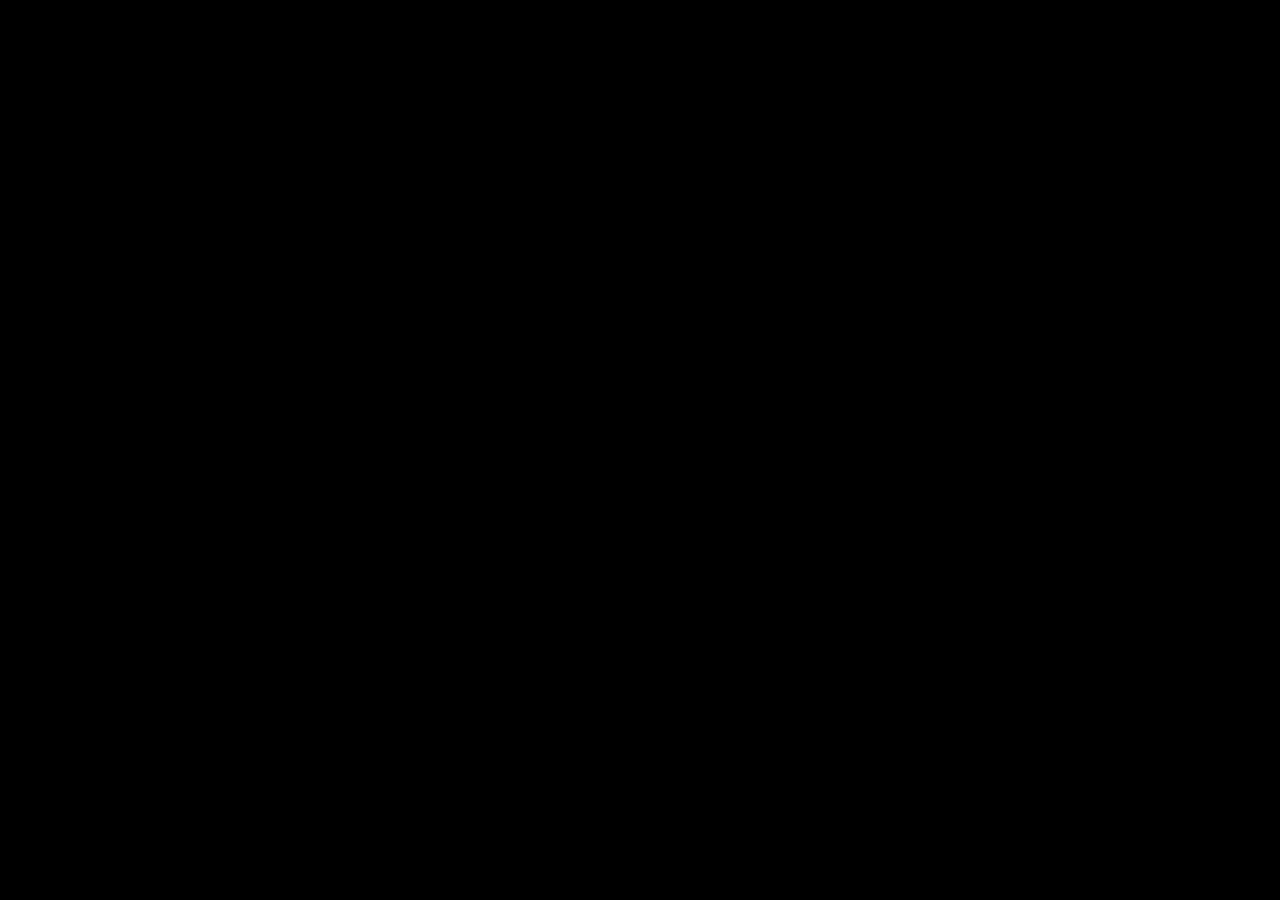
==== index.html @ 85b0193c "project setup" ====
<!DOCTYPE html>
<html lang="en">
<head>
    <meta charset="UTF-8">
    <meta name="viewport" content="width=device-width, initial-scale=1.0">
    <title>Next.js by Vercel - The React Framework</title>
    <link rel="stylesheet" href="style.css">
</head>
<body>
  
    <script src="script.js"></script>
</body>
</html>
---- style.css ----
:root {
    --bg-color: #000000;
    --text-color: #ffffff;
    --text-secondary: #888888;
    --border-color: #333333;
    --card-bg: #0a0a0a;
    --primary-btn: #ffffff;
    --primary-btn-text: #000000;
    --font-stack: -apple-system, BlinkMacSystemFont, "Segoe UI", Roboto, Oxygen, Ubuntu, Cantarell, "Fira Sans", "Droid Sans", "Helvetica Neue", sans-serif;
}

body {
    background-color: var(--bg-color);
    color: var(--text-color);
    font-family: var(--font-stack);
    margin: 0;
    padding: 0;
    overflow-x: hidden;
}

.navbar {
    display: flex;
    justify-content: space-between;
    align-items: center;
    padding: 0 24px;
    height: 64px;
    border-bottom: 1px solid var(--border-color);
    position: sticky;
    top: 0;
    background: rgba(0, 0, 0, 0.8);
    backdrop-filter: blur(10px);
    z-index: 100;
}

.nav-left {
    display: flex;
    align-items: center;
    gap: 20px;
}

.logo {
    width: 26px;
    height: 26px;
}

.logo-text {
    font-weight: 700;
    font-size: 20px;
    letter-spacing: -0.5px;
}

.nav-links {
    display: flex;
    list-style: none;
    gap: 20px;
    font-size: 14px;
    color: var(--text-secondary);
}

.nav-links li:hover {
    color: var(--text-color);
    cursor: pointer;
}

.nav-right {
    display: flex;
    align-items: center;
    gap: 12px;
}

.search-bar {
    background: #111;
    border: 1px solid var(--border-color);
    padding: 6px 12px;
    border-radius: 6px;
    font-size: 14px;
    color: var(--text-secondary);
    width: 240px;
    display: flex;
    justify-content: space-between;
}

.kbd {
    background: #222;
    padding: 2px 6px;
    border-radius: 4px;
    font-size: 12px;
}

.btn-deploy, .btn-learn {
    padding: 8px 16px;
    border-radius: 6px;
    font-size: 14px;
    font-weight: 500;
    cursor: pointer;
    border: 1px solid var(--border-color);
}

.btn-deploy {
    background: #000;
    color: #fff;
}

.btn-learn {
    background: #fff;
    color: #000;
    border: none;
}

.hero {
    text-align: center;
    padding: 120px 20px;
    position: relative;
    overflow: hidden;
}

.hero h1 {
    font-size: 5rem;
    line-height: 1.1;
    font-weight: 800;
    margin-bottom: 24px;
    background: linear-gradient(to bottom right, #fff 30%, #666);
    -webkit-background-clip: text;
    -webkit-text-fill-color: transparent;
    letter-spacing: -0.04em;
}

.subtitle {
    font-size: 1.25rem;
    color: var(--text-secondary);
    max-width: 600px;
    margin: 0 auto 40px;
    line-height: 1.6;
}

.hero-buttons {
    display: flex;
    justify-content: center;
    gap: 16px;
    margin-bottom: 40px;
}

.btn-primary {
    background: #fff;
    color: #000;
    padding: 12px 32px;
    border-radius: 6px;
    border: none;
    font-weight: 600;
    font-size: 16px;
    cursor: pointer;
}

.btn-secondary {
    background: #000;
    color: #fff;
    padding: 12px 32px;
    border-radius: 6px;
    border: 1px solid var(--border-color);
    font-weight: 600;
    font-size: 16px;
    cursor: pointer;
}

.code-snippet {
    font-family: monospace;
    color: var(--text-secondary);
    font-size: 14px;
}

.section-title {
    text-align: center;
    margin-bottom: 60px;
    font-size: 2rem;
}

.features-section, .powered-by, .showcase, .testimonials {
    max-width: 1200px;
    margin: 0 auto;
    padding: 80px 24px;
}

.grid-container {
    display: grid;
    grid-template-columns: repeat(3, 1fr);
    gap: 24px;
}

.card {
    background: var(--card-bg);
    border: 1px solid var(--border-color);
    border-radius: 12px;
    padding: 24px;
    transition: border-color 0.2s;
}

.card:hover {
    border-color: #fff;
}

.card h3 {
    margin-top: 0;
    font-size: 18px;
}

.card p {
    color: var(--text-secondary);
    font-size: 14px;
    line-height: 1.6;
}

.powered-by h2, .showcase h2 {
    text-align: center;
    font-size: 2.5rem;
    margin-bottom: 40px;
}

.chip-container {
    display: flex;
    justify-content: center;
    margin-bottom: 40px;
}

.tech-grid {
    display: grid;
    grid-template-columns: repeat(3, 1fr);
    gap: 24px;
}

.tech-card {
    background: #111;
    border: 1px solid var(--border-color);
    border-radius: 12px;
    padding: 24px;
    text-align: center;
}

.tech-icon {
    font-size: 40px;
    margin-bottom: 16px;
}

.showcase-grid {
    display: grid;
    grid-template-columns: repeat(3, 1fr);
    grid-auto-rows: 200px;
    gap: 24px;
    margin-bottom: 40px;
}

.showcase-item {
    border-radius: 12px;
    display: flex;
    align-items: center;
    justify-content: center;
    font-weight: 800;
    font-size: 24px;
    letter-spacing: -1px;
}

.btn-showcase {
    display: block;
    margin: 0 auto;
    background: #000;
    color: #fff;
    border: 1px solid var(--border-color);
    padding: 12px 24px;
    border-radius: 6px;
    cursor: pointer;
}

.testimonials {
    display: grid;
    grid-template-columns: repeat(3, 1fr);
    gap: 24px;
}

.testimonial-card {
    background: #000;
    border: 1px solid var(--border-color);
    padding: 32px;
    border-radius: 8px;
}

.testimonial-card p {
    font-size: 18px;
    line-height: 1.6;
    margin-bottom: 24px;
}

footer {
    border-top: 1px solid var(--border-color);
    padding: 60px 24px;
    margin-top: 80px;
    display: flex;
    flex-direction: column;
    align-items: center;
}

.footer-logo {
    font-weight: 800;
    font-size: 24px;
    margin-bottom: 40px;
}

.footer-links {
    display: flex;
    gap: 80px;
    margin-bottom: 60px;
}

.col {
    display: flex;
    flex-direction: column;
    gap: 12px;
}

.col h4 {
    margin: 0 0 8px 0;
    font-size: 14px;
}

.col a {
    color: var(--text-secondary);
    text-decoration: none;
    font-size: 14px;
}

.col a:hover {
    text-decoration: underline;
}

.copyright {
    color: var(--text-secondary);
    font-size: 14px;
}

@media (max-width: 768px) {
    .nav-links, .nav-right, .code-snippet {
        display: none;
    }
    .hero h1 {
        font-size: 3rem;
    }
    .grid-container, .tech-grid, .showcase-grid, .testimonials {
        grid-template-columns: 1fr;
    }
    .footer-links {
        flex-direction: column;
        gap: 40px;
        text-align: center;
    }
}
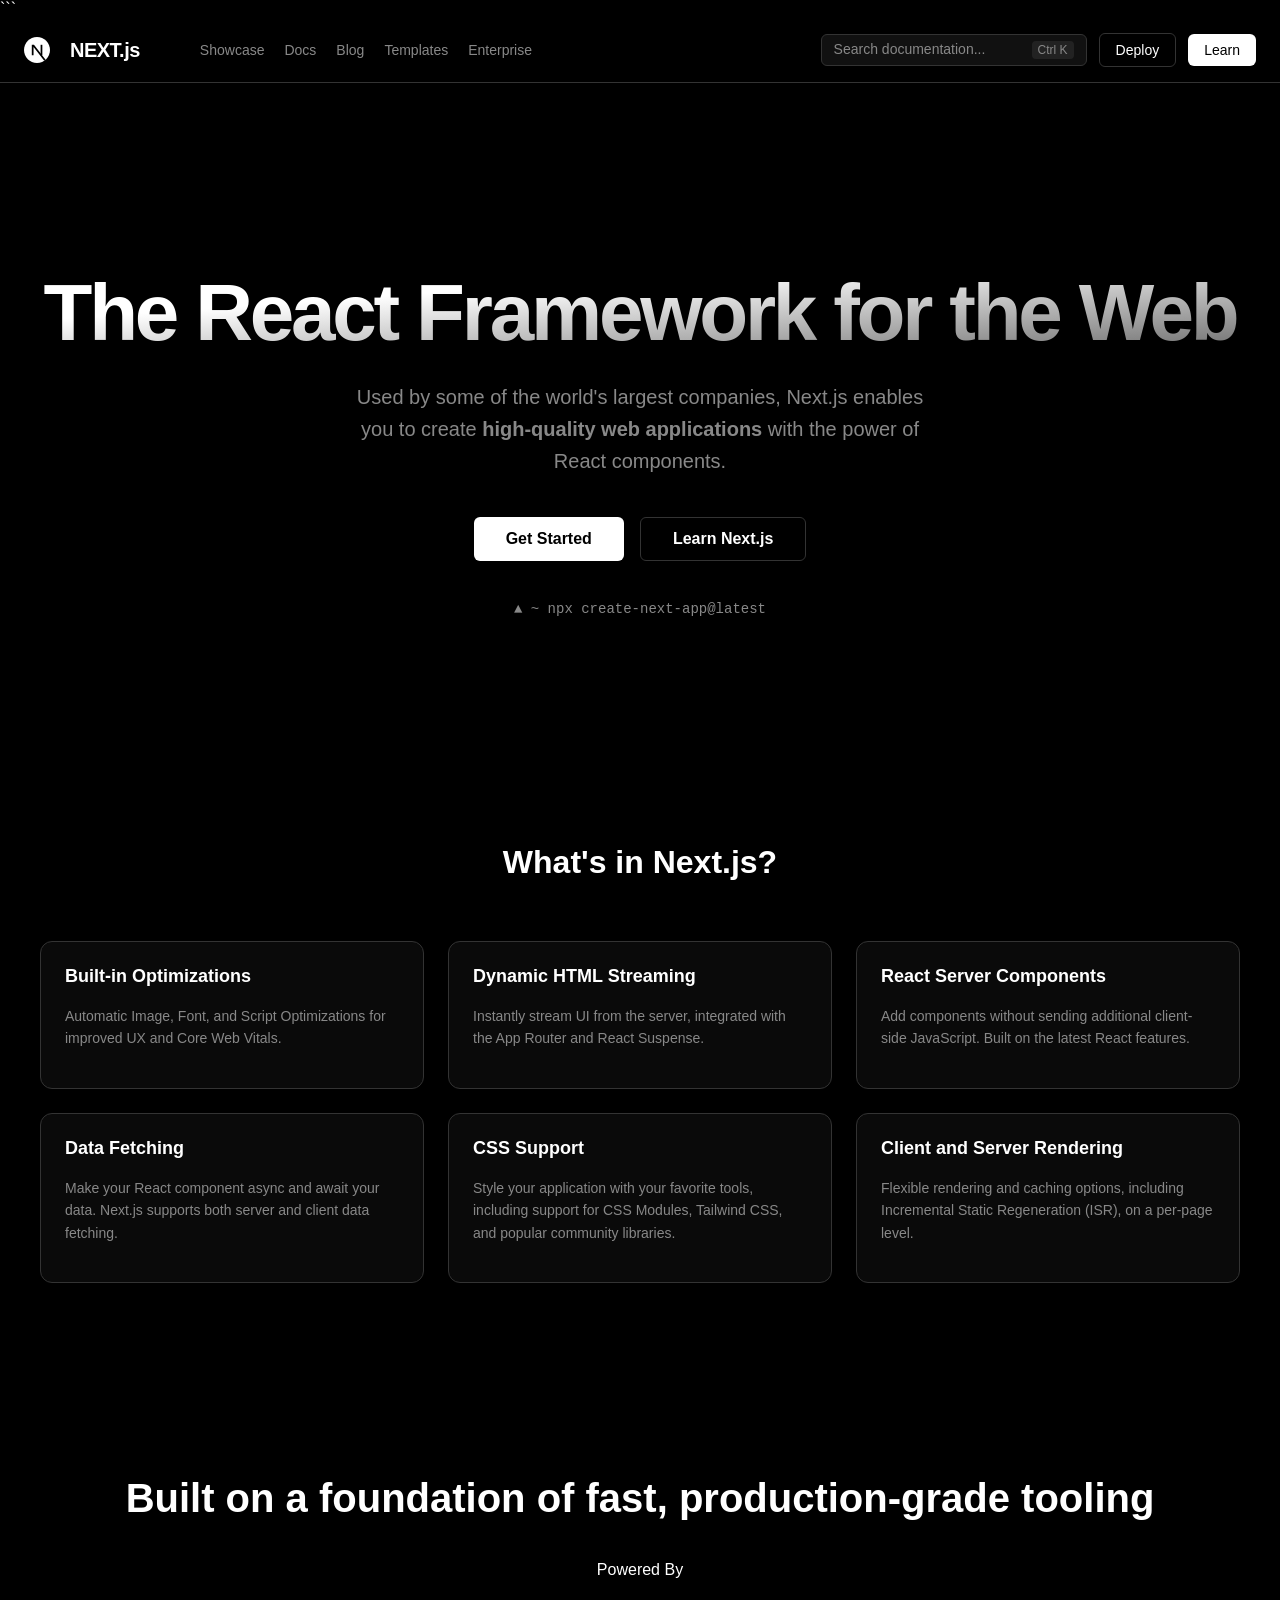
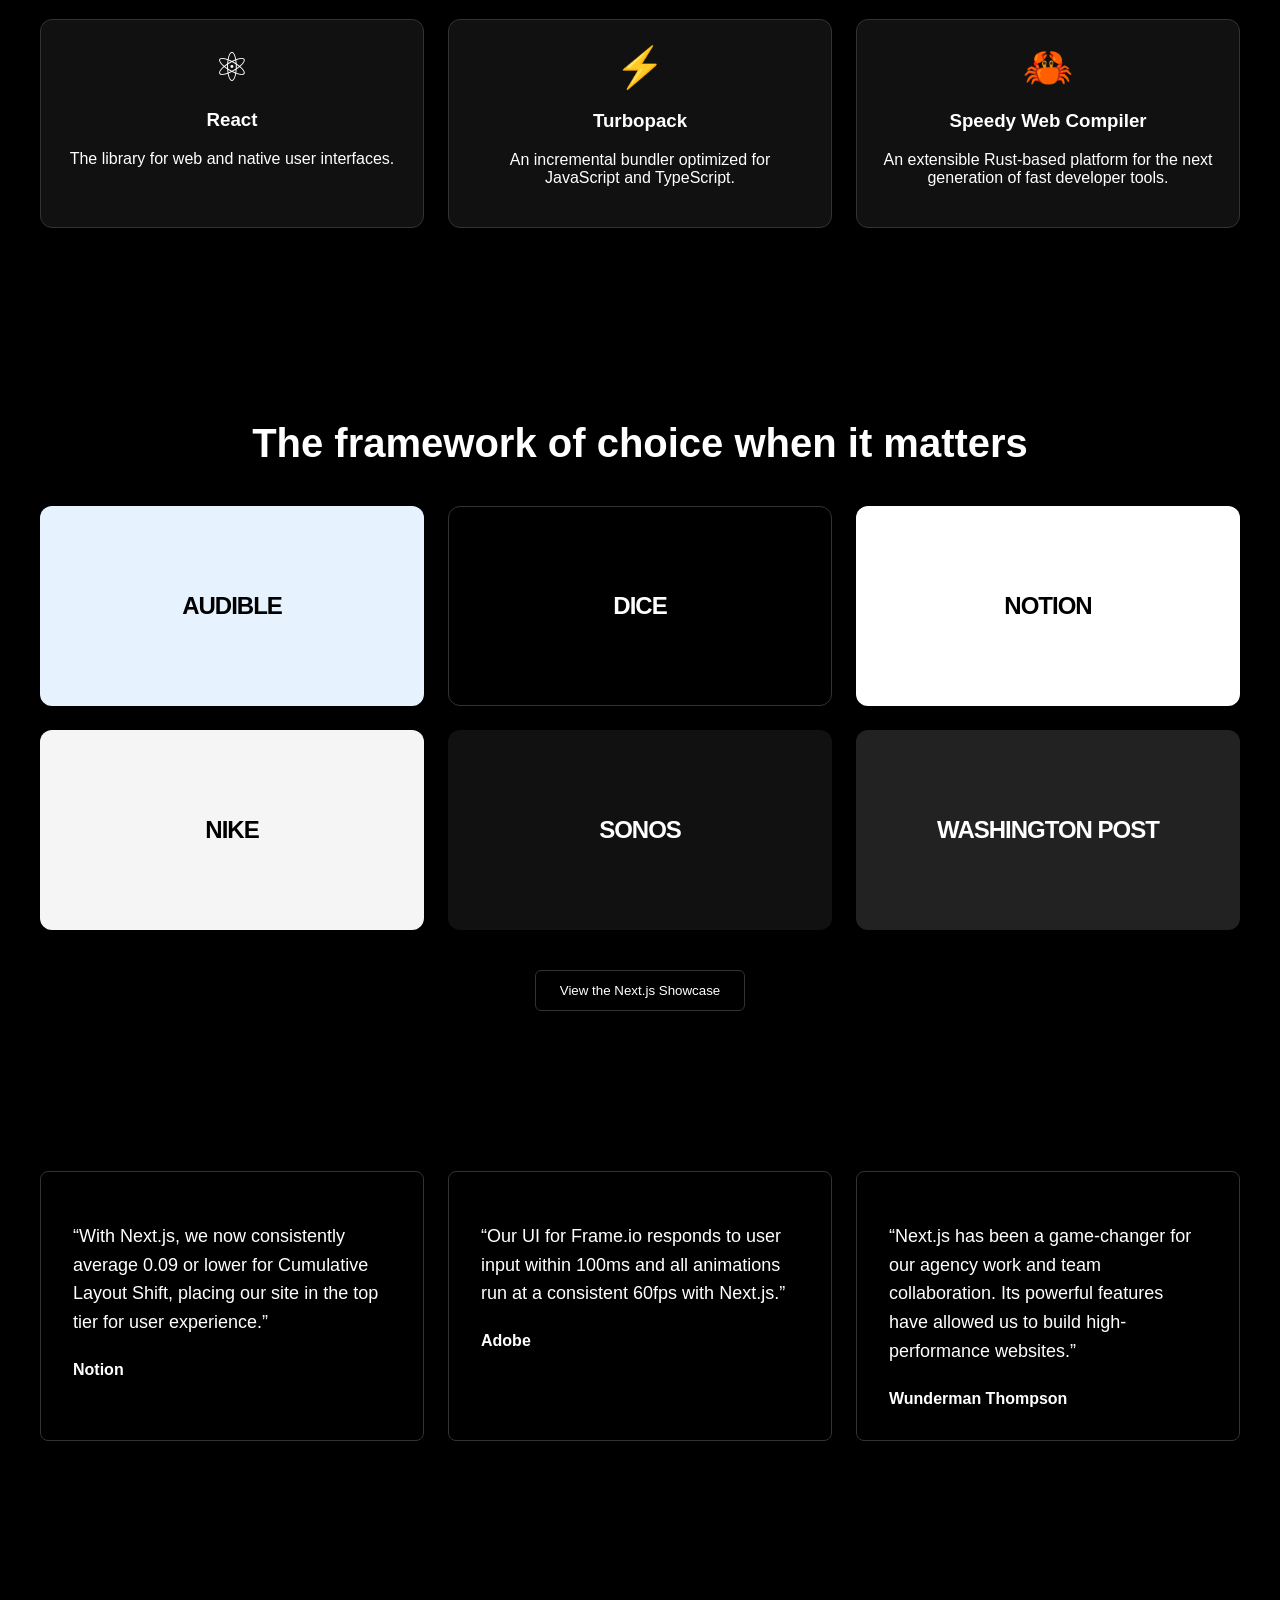
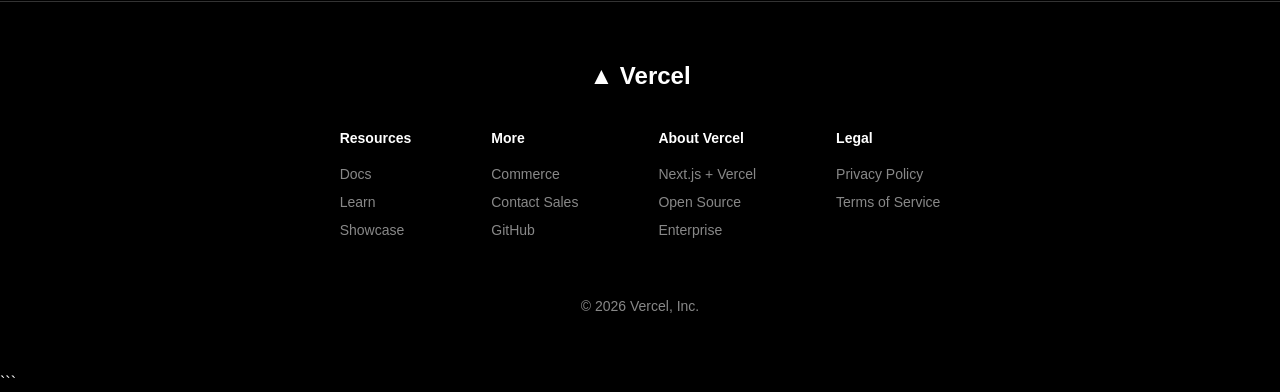
==== commit 593839d4: "homepage basic contents were added" ====
--- a/index.html
+++ b/index.html
@@ -1,13 +1,185 @@
+```
 <!DOCTYPE html>
 <html lang="en">
+
 <head>
-    <meta charset="UTF-8">
-    <meta name="viewport" content="width=device-width, initial-scale=1.0">
-    <title>Next.js by Vercel - The React Framework</title>
-    <link rel="stylesheet" href="style.css">
+  <meta charset="UTF-8">
+  <meta name="viewport" content="width=device-width, initial-scale=1.0">
+  <title>Next.js by Vercel - The React Framework</title>
+  <link rel="stylesheet" href="style.css">
 </head>
+
 <body>
-  
-    <script src="script.js"></script>
+  <nav class="navbar">
+    <div class="nav-left">
+      <svg class="logo" height="20" viewBox="0 0 180 180" fill="none" xmlns="http://www.w3.org/2000/svg">
+        <path
+          d="M180 90C180 139.706 139.706 180 90 180C40.2944 180 0 139.706 0 90C0 40.2944 40.2944 0 90 0C139.706 0 180 40.2944 180 90Z"
+          fill="white" />
+        <path
+          d="M149.508 157.52L69.142 54H54V125.97H66.1136V69.3836L139.999 164.845C143.333 162.614 146.509 160.165 149.508 157.52Z"
+          fill="black" />
+        <rect x="115" y="54" width="12" height="72" fill="black" />
+      </svg>
+      <span class="logo-text">NEXT.js</span>
+      <ul class="nav-links">
+        <li>Showcase</li>
+        <li>Docs</li>
+        <li>Blog</li>
+        <li>Templates</li>
+        <li>Enterprise</li>
+      </ul>
+    </div>
+    <div class="nav-right">
+      <div class="search-bar">Search documentation... <span class="kbd">Ctrl K</span></div>
+      <button class="btn-deploy">Deploy</button>
+      <button class="btn-learn">Learn</button>
+    </div>
+  </nav>
+
+  <main>
+    <section class="hero">
+      <div class="hero-bg"></div>
+      <h1>The React Framework for the Web</h1>
+      <p class="subtitle">Used by some of the world's largest companies, Next.js enables you to create
+        <strong>high-quality web applications</strong> with the power of React components.</p>
+      <div class="hero-buttons">
+        <button class="btn-primary">Get Started</button>
+        <button class="btn-secondary">Learn Next.js</button>
+      </div>
+      <div class="code-snippet">
+        <span>▲ ~ npx create-next-app@latest</span>
+      </div>
+    </section>
+
+    <section class="features-section">
+      <h2 class="section-title">What's in Next.js?</h2>
+      <div class="grid-container">
+        <div class="card">
+          <h3>Built-in Optimizations</h3>
+          <p>Automatic Image, Font, and Script Optimizations for improved UX and Core Web Vitals.</p>
+        </div>
+        <div class="card">
+          <h3>Dynamic HTML Streaming</h3>
+          <p>Instantly stream UI from the server, integrated with the App Router and React Suspense.</p>
+        </div>
+        <div class="card">
+          <h3>React Server Components</h3>
+          <p>Add components without sending additional client-side JavaScript. Built on the latest React features.</p>
+        </div>
+        <div class="card">
+          <h3>Data Fetching</h3>
+          <p>Make your React component async and await your data. Next.js supports both server and client data fetching.
+          </p>
+        </div>
+        <div class="card">
+          <h3>CSS Support</h3>
+          <p>Style your application with your favorite tools, including support for CSS Modules, Tailwind CSS, and
+            popular community libraries.</p>
+        </div>
+        <div class="card">
+          <h3>Client and Server Rendering</h3>
+          <p>Flexible rendering and caching options, including Incremental Static Regeneration (ISR), on a per-page
+            level.</p>
+        </div>
+      </div>
+    </section>
+
+    <section class="powered-by">
+      <h2>Built on a foundation of fast, production-grade tooling</h2>
+      <div class="chip-container">
+        <span>Powered By</span>
+      </div>
+      <div class="tech-grid">
+        <div class="tech-card">
+          <div class="tech-icon react">⚛</div>
+          <h3>React</h3>
+          <p>The library for web and native user interfaces.</p>
+        </div>
+        <div class="tech-card">
+          <div class="tech-icon turbo">⚡</div>
+          <h3>Turbopack</h3>
+          <p>An incremental bundler optimized for JavaScript and TypeScript.</p>
+        </div>
+        <div class="tech-card">
+          <div class="tech-icon swc">🦀</div>
+          <h3>Speedy Web Compiler</h3>
+          <p>An extensible Rust-based platform for the next generation of fast developer tools.</p>
+        </div>
+      </div>
+    </section>
+
+    <section class="showcase">
+      <h2>The framework of choice when it matters</h2>
+      <div class="showcase-grid">
+        <div class="showcase-item" style="background: #e6f3ff; color: #000;">AUDIBLE</div>
+        <div class="showcase-item" style="background: #000; border: 1px solid #333;">DICE</div>
+        <div class="showcase-item" style="background: #fff; color: #000;">NOTION</div>
+        <div class="showcase-item" style="background: #f5f5f5; color: #000;">NIKE</div>
+        <div class="showcase-item" style="background: #111;">SONOS</div>
+        <div class="showcase-item" style="background: #222;">WASHINGTON POST</div>
+      </div>
+      <button class="btn-showcase">View the Next.js Showcase</button>
+    </section>
+
+    <section class="testimonials">
+      <div class="testimonial-card">
+        <p>“With Next.js, we now consistently average 0.09 or lower for Cumulative Layout Shift, placing our site in the
+          top tier for user experience.”</p>
+        <div class="author">
+          <strong>Notion</strong>
+        </div>
+      </div>
+      <div class="testimonial-card">
+        <p>“Our UI for Frame.io responds to user input within 100ms and all animations run at a consistent 60fps with
+          Next.js.”</p>
+        <div class="author">
+          <strong>Adobe</strong>
+        </div>
+      </div>
+      <div class="testimonial-card">
+        <p>“Next.js has been a game-changer for our agency work and team collaboration. Its powerful features have
+          allowed us to build high-performance websites.”</p>
+        <div class="author">
+          <strong>Wunderman Thompson</strong>
+        </div>
+      </div>
+    </section>
+  </main>
+
+  <footer>
+    <div class="footer-logo">▲ Vercel</div>
+    <div class="footer-links">
+      <div class="col">
+        <h4>Resources</h4>
+        <a href="#">Docs</a>
+        <a href="#">Learn</a>
+        <a href="#">Showcase</a>
+      </div>
+      <div class="col">
+        <h4>More</h4>
+        <a href="#">Commerce</a>
+        <a href="#">Contact Sales</a>
+        <a href="#">GitHub</a>
+      </div>
+      <div class="col">
+        <h4>About Vercel</h4>
+        <a href="#">Next.js + Vercel</a>
+        <a href="#">Open Source</a>
+        <a href="#">Enterprise</a>
+      </div>
+      <div class="col">
+        <h4>Legal</h4>
+        <a href="#">Privacy Policy</a>
+        <a href="#">Terms of Service</a>
+      </div>
+    </div>
+    <div class="copyright">
+      ©️ 2026 Vercel, Inc.
+    </div>
+  </footer>
+  <script src="script.js"></script>
 </body>
+
 </html>
+```
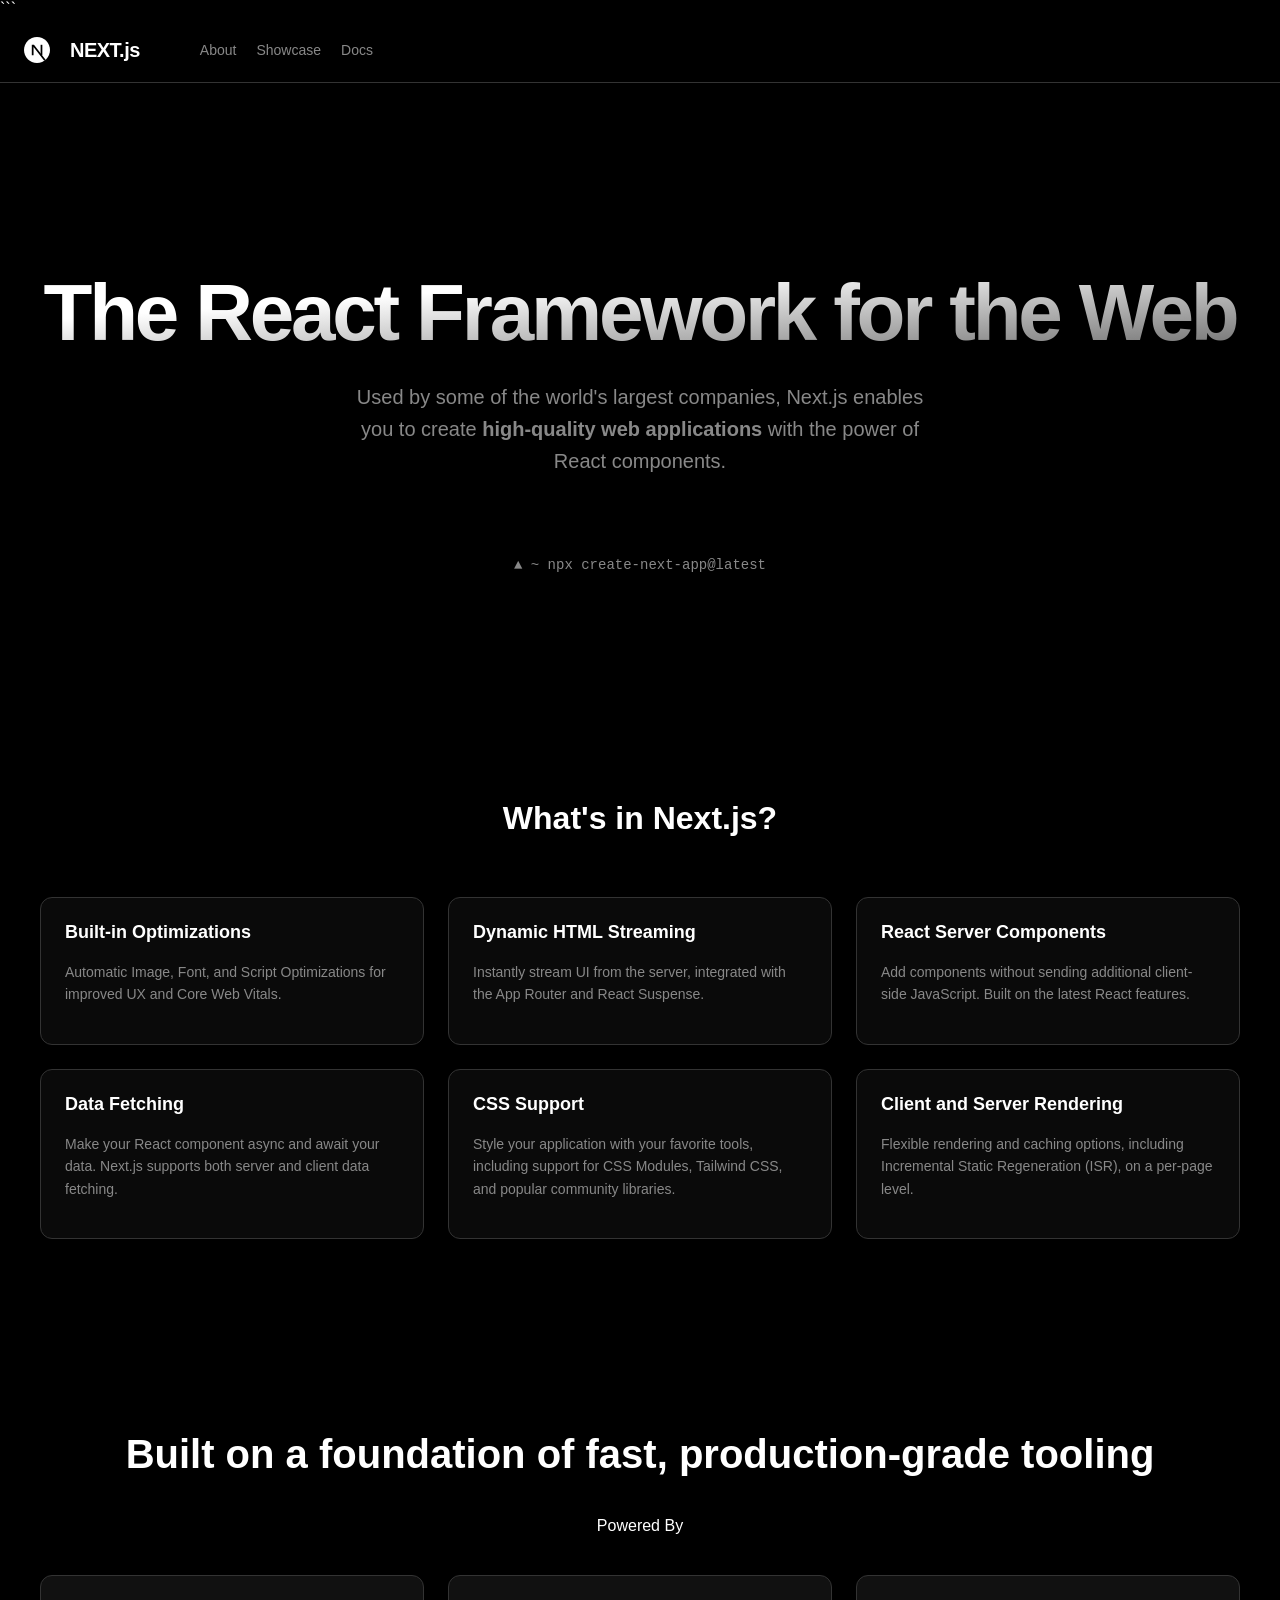
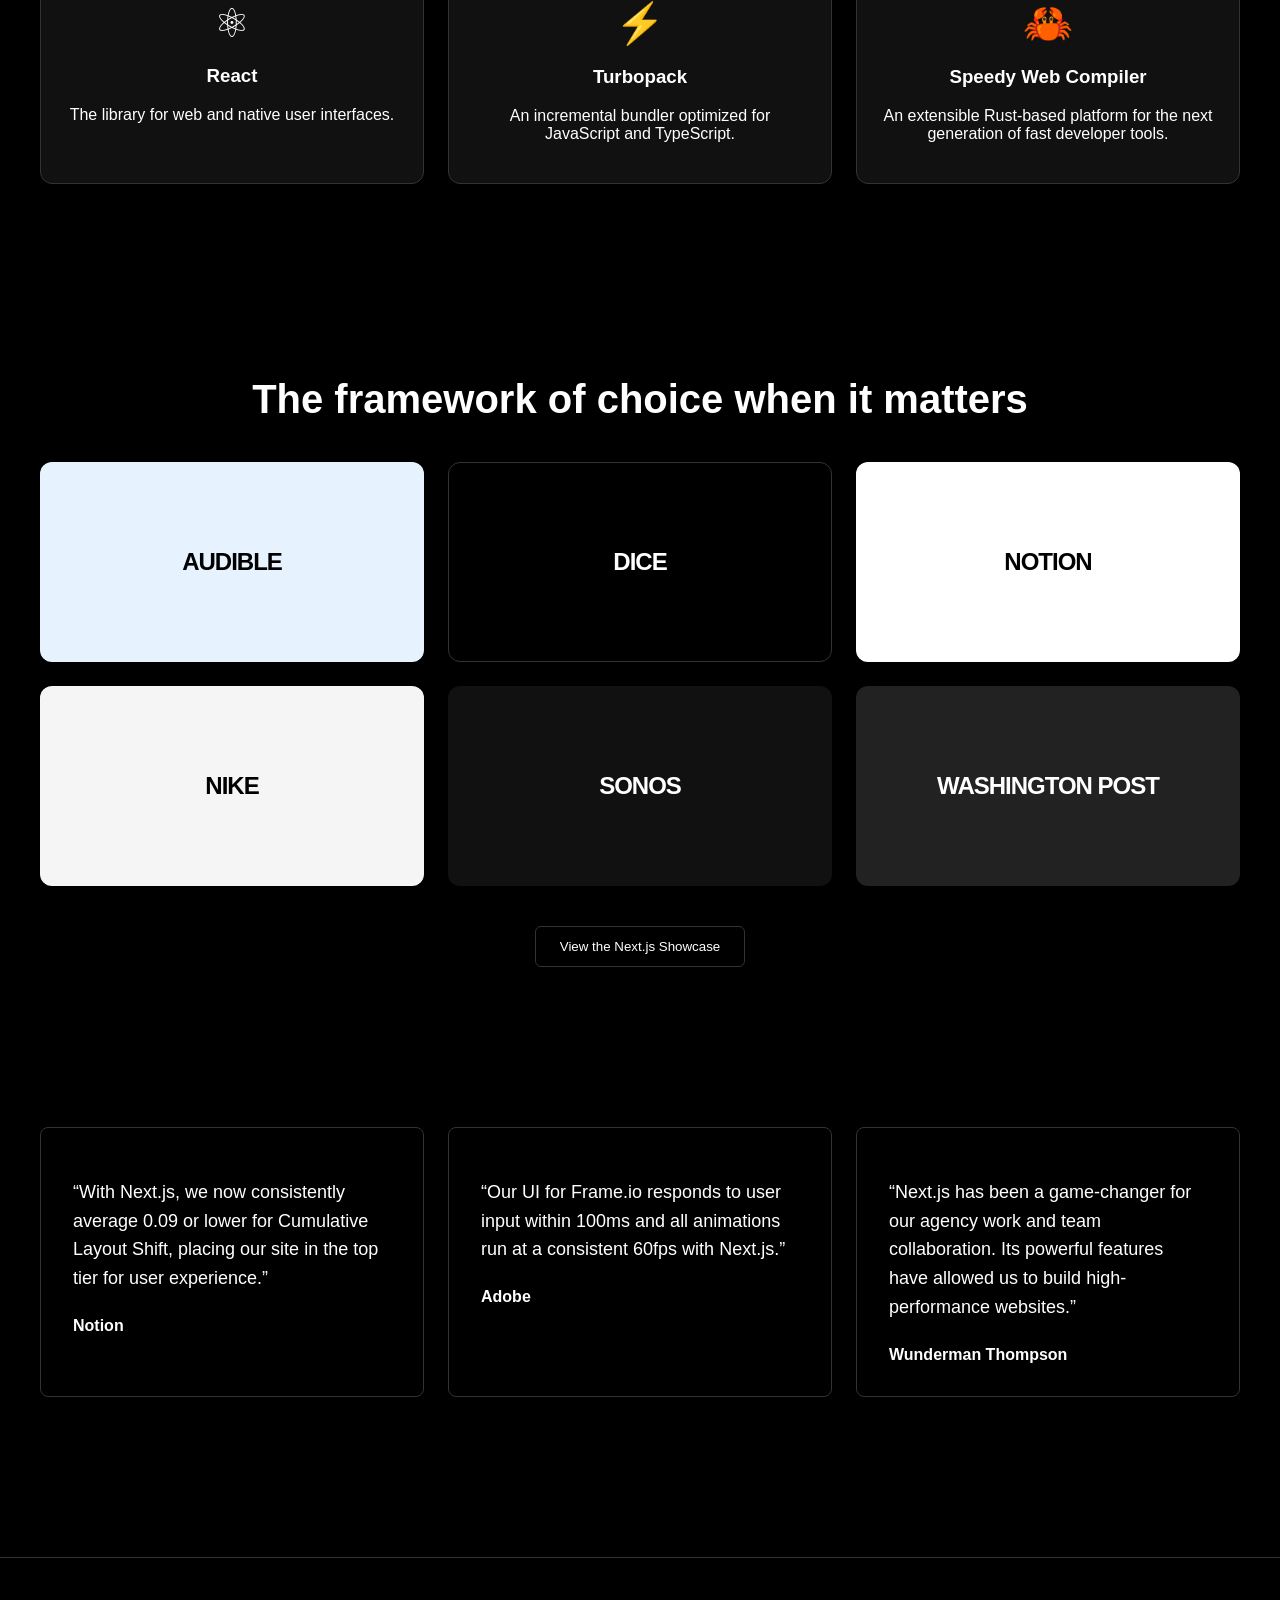
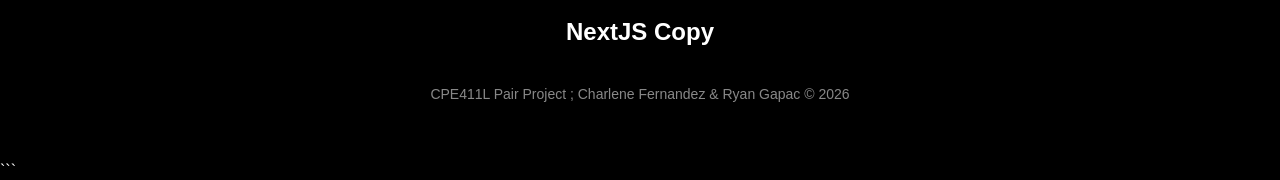
==== commit 8d7937d8: "navigation and footer completed" ====
--- a/index.html
+++ b/index.html
@@ -23,18 +23,13 @@
       </svg>
       <span class="logo-text">NEXT.js</span>
       <ul class="nav-links">
+        <li>About</li>
         <li>Showcase</li>
         <li>Docs</li>
-        <li>Blog</li>
-        <li>Templates</li>
-        <li>Enterprise</li>
+        
       </ul>
     </div>
-    <div class="nav-right">
-      <div class="search-bar">Search documentation... <span class="kbd">Ctrl K</span></div>
-      <button class="btn-deploy">Deploy</button>
-      <button class="btn-learn">Learn</button>
-    </div>
+    
   </nav>
 
   <main>
@@ -44,8 +39,7 @@
       <p class="subtitle">Used by some of the world's largest companies, Next.js enables you to create
         <strong>high-quality web applications</strong> with the power of React components.</p>
       <div class="hero-buttons">
-        <button class="btn-primary">Get Started</button>
-        <button class="btn-secondary">Learn Next.js</button>
+        <!-- here -->
       </div>
       <div class="code-snippet">
         <span>▲ ~ npx create-next-app@latest</span>
@@ -148,34 +142,10 @@
   </main>
 
   <footer>
-    <div class="footer-logo">▲ Vercel</div>
-    <div class="footer-links">
-      <div class="col">
-        <h4>Resources</h4>
-        <a href="#">Docs</a>
-        <a href="#">Learn</a>
-        <a href="#">Showcase</a>
-      </div>
-      <div class="col">
-        <h4>More</h4>
-        <a href="#">Commerce</a>
-        <a href="#">Contact Sales</a>
-        <a href="#">GitHub</a>
-      </div>
-      <div class="col">
-        <h4>About Vercel</h4>
-        <a href="#">Next.js + Vercel</a>
-        <a href="#">Open Source</a>
-        <a href="#">Enterprise</a>
-      </div>
-      <div class="col">
-        <h4>Legal</h4>
-        <a href="#">Privacy Policy</a>
-        <a href="#">Terms of Service</a>
-      </div>
-    </div>
+    <div class="footer-logo">NextJS Copy</div>
+    
     <div class="copyright">
-      ©️ 2026 Vercel, Inc.
+      CPE411L Pair Project ; Charlene Fernandez & Ryan Gapac &copy; 2026
     </div>
   </footer>
   <script src="script.js"></script>
--- a/style.css
+++ b/style.css
@@ -351,3 +351,110 @@
         text-align: center;
     }
 }
+
+.about-hero {
+    text-align: center;
+    padding: 100px 20px 60px;
+    max-width: 800px;
+    margin: 0 auto;
+}
+
+.badge {
+    background: #333;
+    color: #fff;
+    font-size: 12px;
+    padding: 4px 12px;
+    border-radius: 20px;
+    font-weight: 600;
+    text-transform: uppercase;
+    letter-spacing: 1px;
+    margin-bottom: 20px;
+    display: inline-block;
+}
+
+.stats-section {
+    border-top: 1px solid var(--border-color);
+    border-bottom: 1px solid var(--border-color);
+    background: rgba(255, 255, 255, 0.02);
+    margin-bottom: 80px;
+}
+
+.stats-grid {
+    display: grid;
+    grid-template-columns: repeat(4, 1fr);
+    max-width: 1200px;
+    margin: 0 auto;
+    padding: 40px 20px;
+}
+
+.stat-item {
+    display: flex;
+    flex-direction: column;
+    align-items: center;
+    border-right: 1px solid var(--border-color);
+}
+
+.stat-item:last-child {
+    border-right: none;
+}
+
+.stat-number {
+    font-size: 3rem;
+    font-weight: 800;
+    background: linear-gradient(to bottom, #fff, #666);
+    -webkit-background-clip: text;
+    -webkit-text-fill-color: transparent;
+    margin-bottom: 8px;
+}
+
+.stat-label {
+    color: var(--text-secondary);
+    font-size: 14px;
+    text-transform: uppercase;
+    letter-spacing: 1px;
+}
+
+.creator-section {
+    max-width: 1200px;
+    margin: 0 auto 100px;
+    padding: 0 24px;
+}
+
+.creator-content {
+    background: linear-gradient(180deg, #111 0%, #000 100%);
+    border: 1px solid var(--border-color);
+    border-radius: 12px;
+    padding: 60px;
+    text-align: left;
+}
+
+.creator-content h2 {
+    font-size: 2.5rem;
+    margin-top: 0;
+    margin-bottom: 20px;
+}
+
+.creator-content p {
+    color: var(--text-secondary);
+    font-size: 1.1rem;
+    line-height: 1.7;
+    max-width: 600px;
+    margin-bottom: 40px;
+}
+
+@media (max-width: 768px) {
+    .stats-grid {
+        grid-template-columns: 1fr 1fr;
+        gap: 40px 0;
+    }
+    .stat-item:nth-child(2) {
+        border-right: none;
+    }
+    .creator-content {
+        padding: 30px;
+        text-align: center;
+    }
+    .creator-content .hero-buttons {
+        justify-content: center !important;
+    }
+}
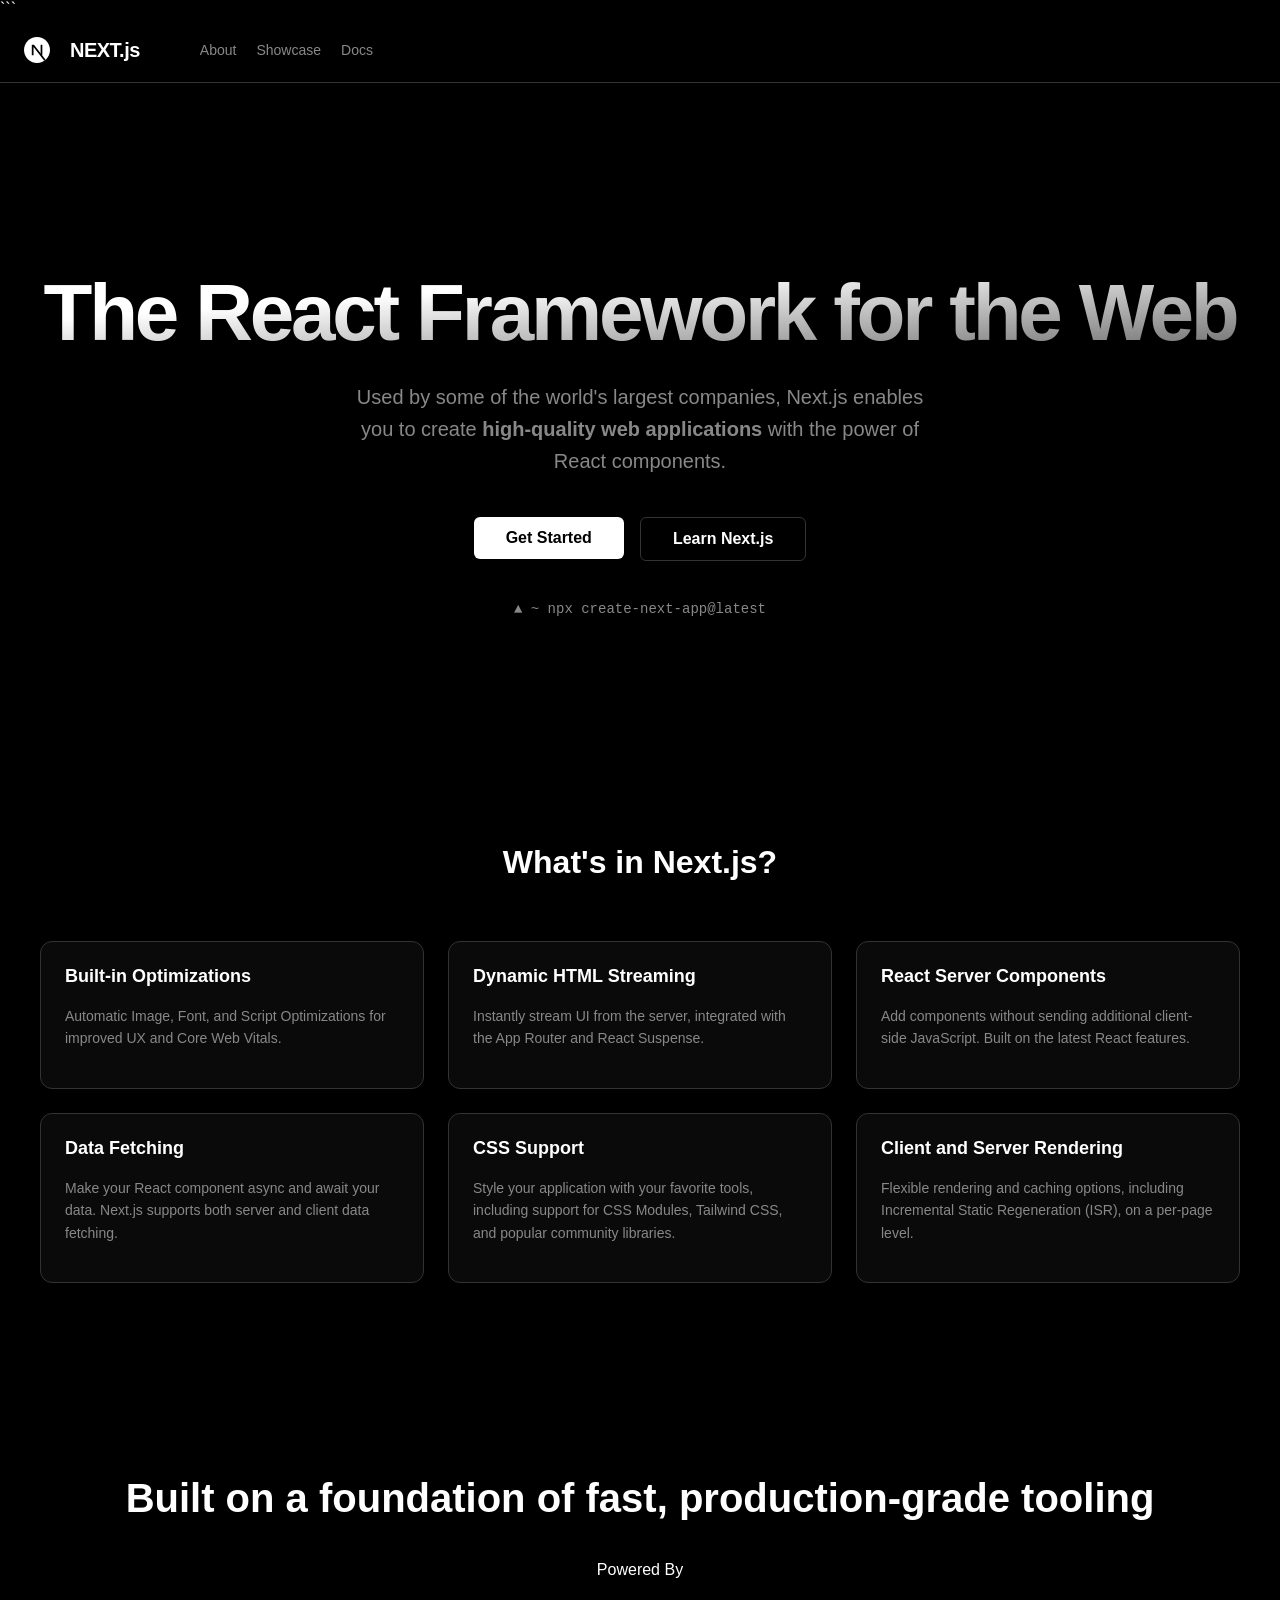
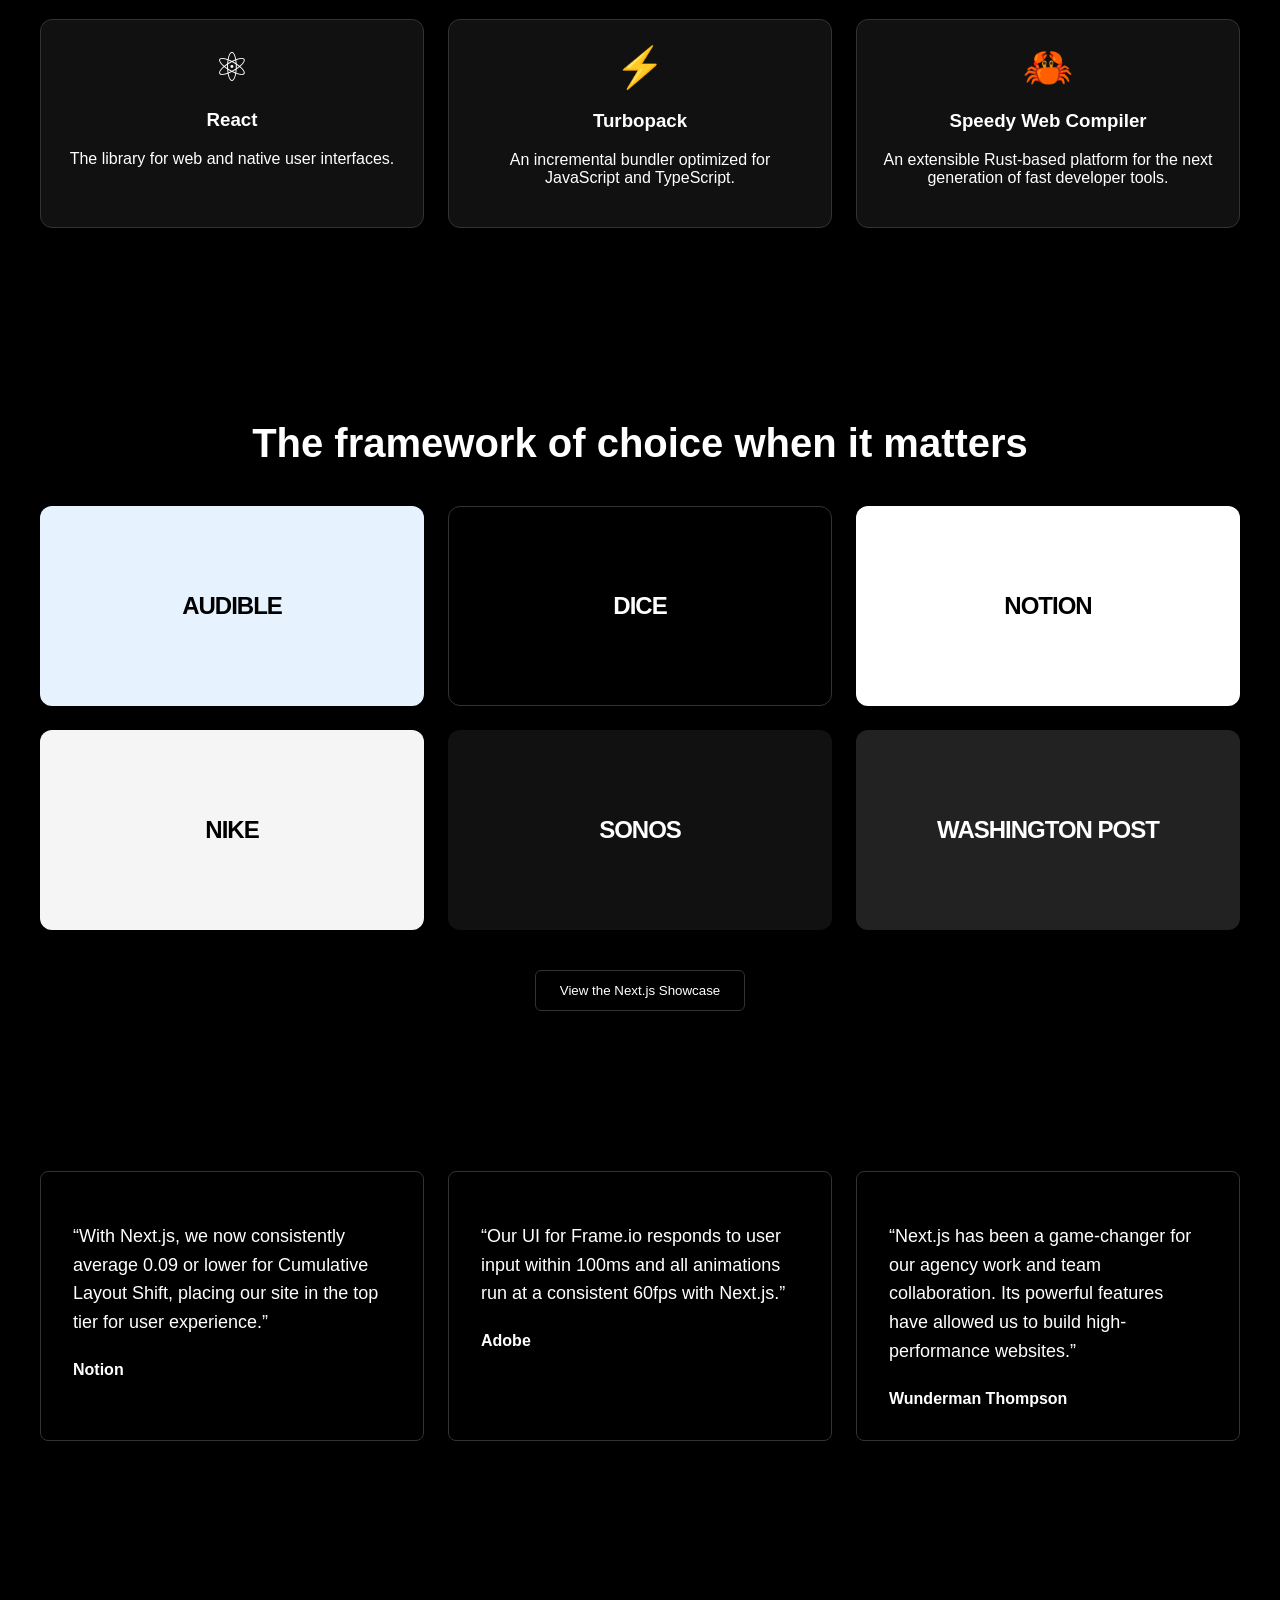
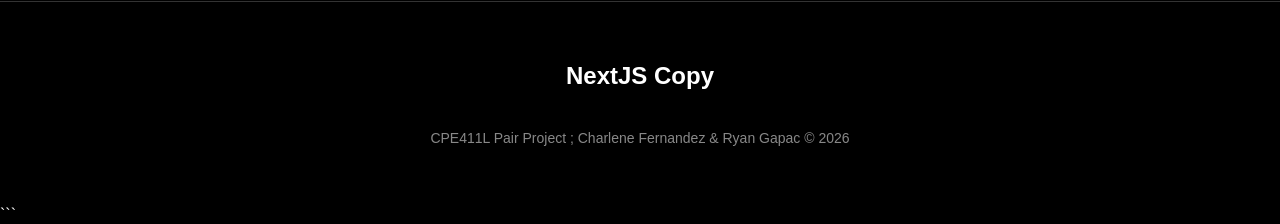
==== commit 1857ece4: "homepage feature buttons - that will navigate to nextjs site" ====
--- a/index.html
+++ b/index.html
@@ -39,7 +39,8 @@
       <p class="subtitle">Used by some of the world's largest companies, Next.js enables you to create
         <strong>high-quality web applications</strong> with the power of React components.</p>
       <div class="hero-buttons">
-        <!-- here -->
+        <a href= "https://nextjs.org/docs"><button class="btn-primary">Get Started</button></a>
+        <a href= "https://nextjs.org/learn?utm_source=next-site&utm_medium=homepage-cta&utm_campaign=home"><button class="btn-secondary">Learn Next.js</button></a>
       </div>
       <div class="code-snippet">
         <span>▲ ~ npx create-next-app@latest</span>
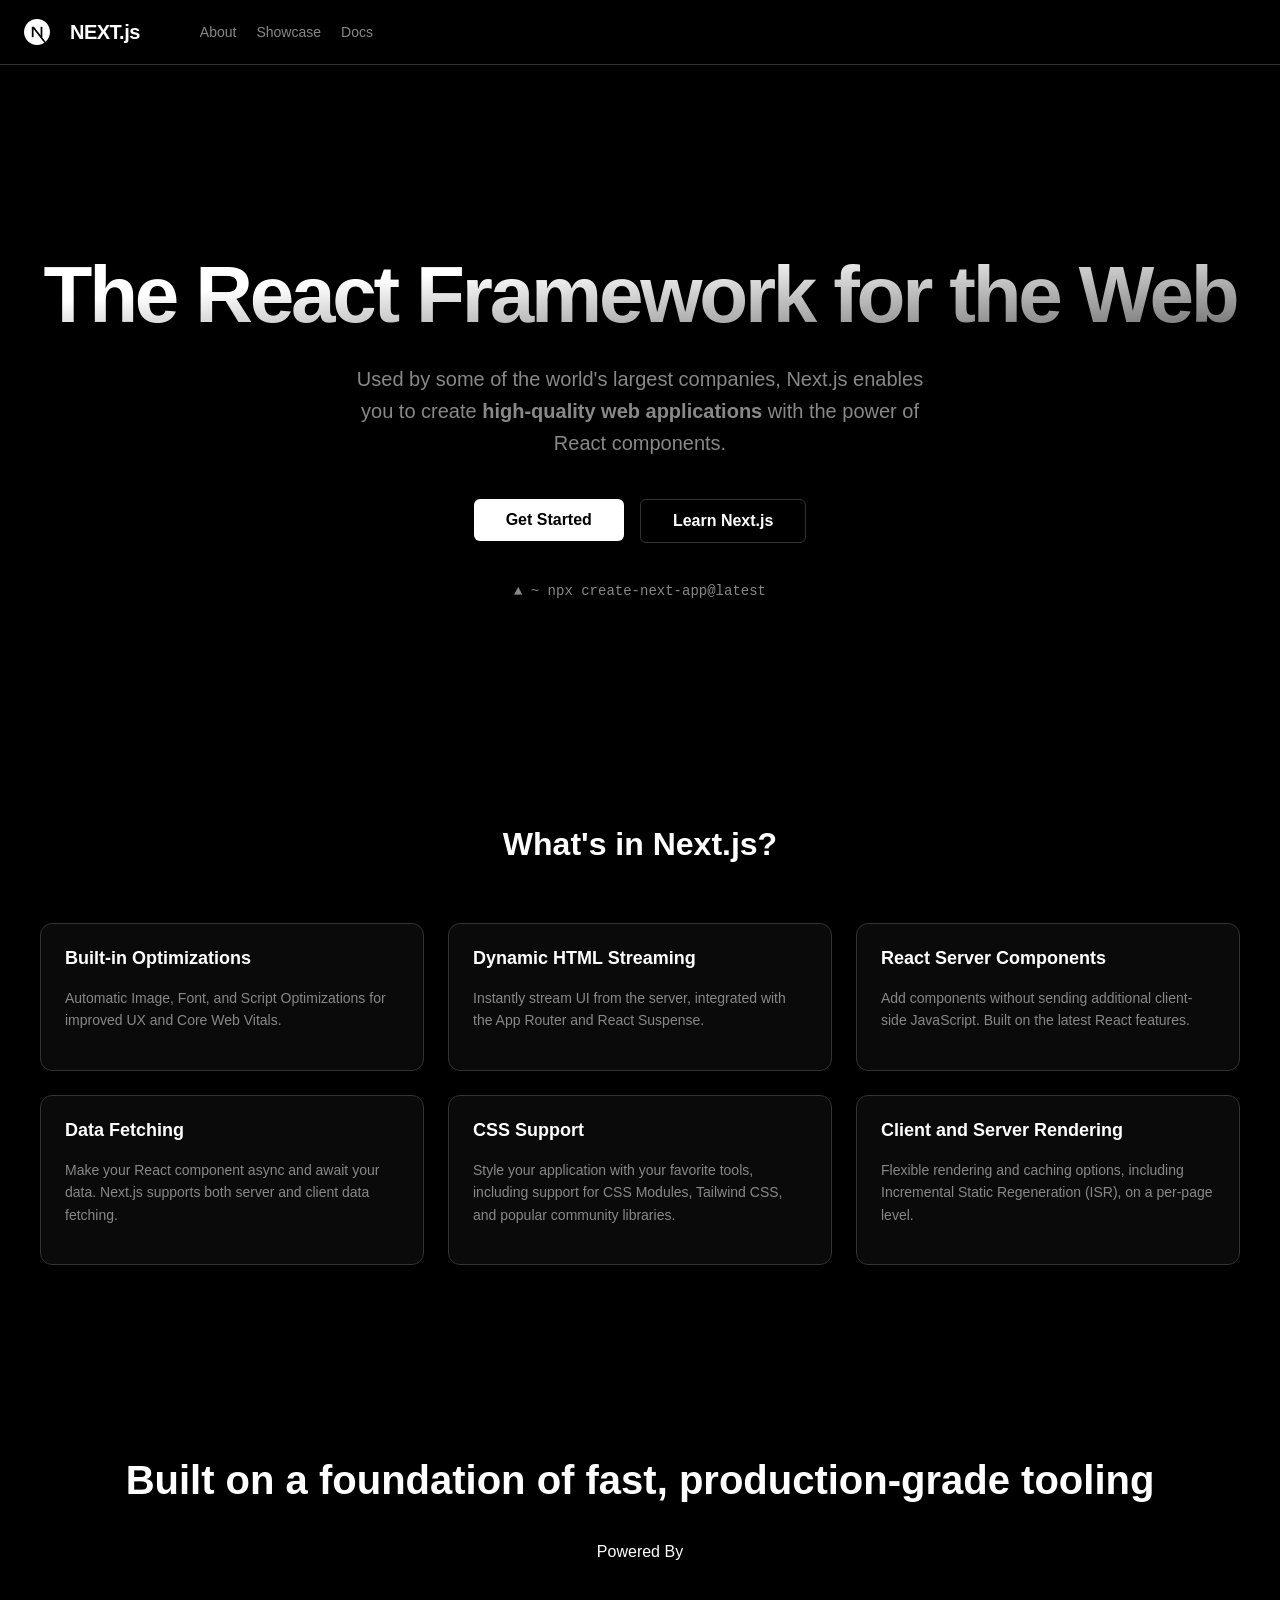
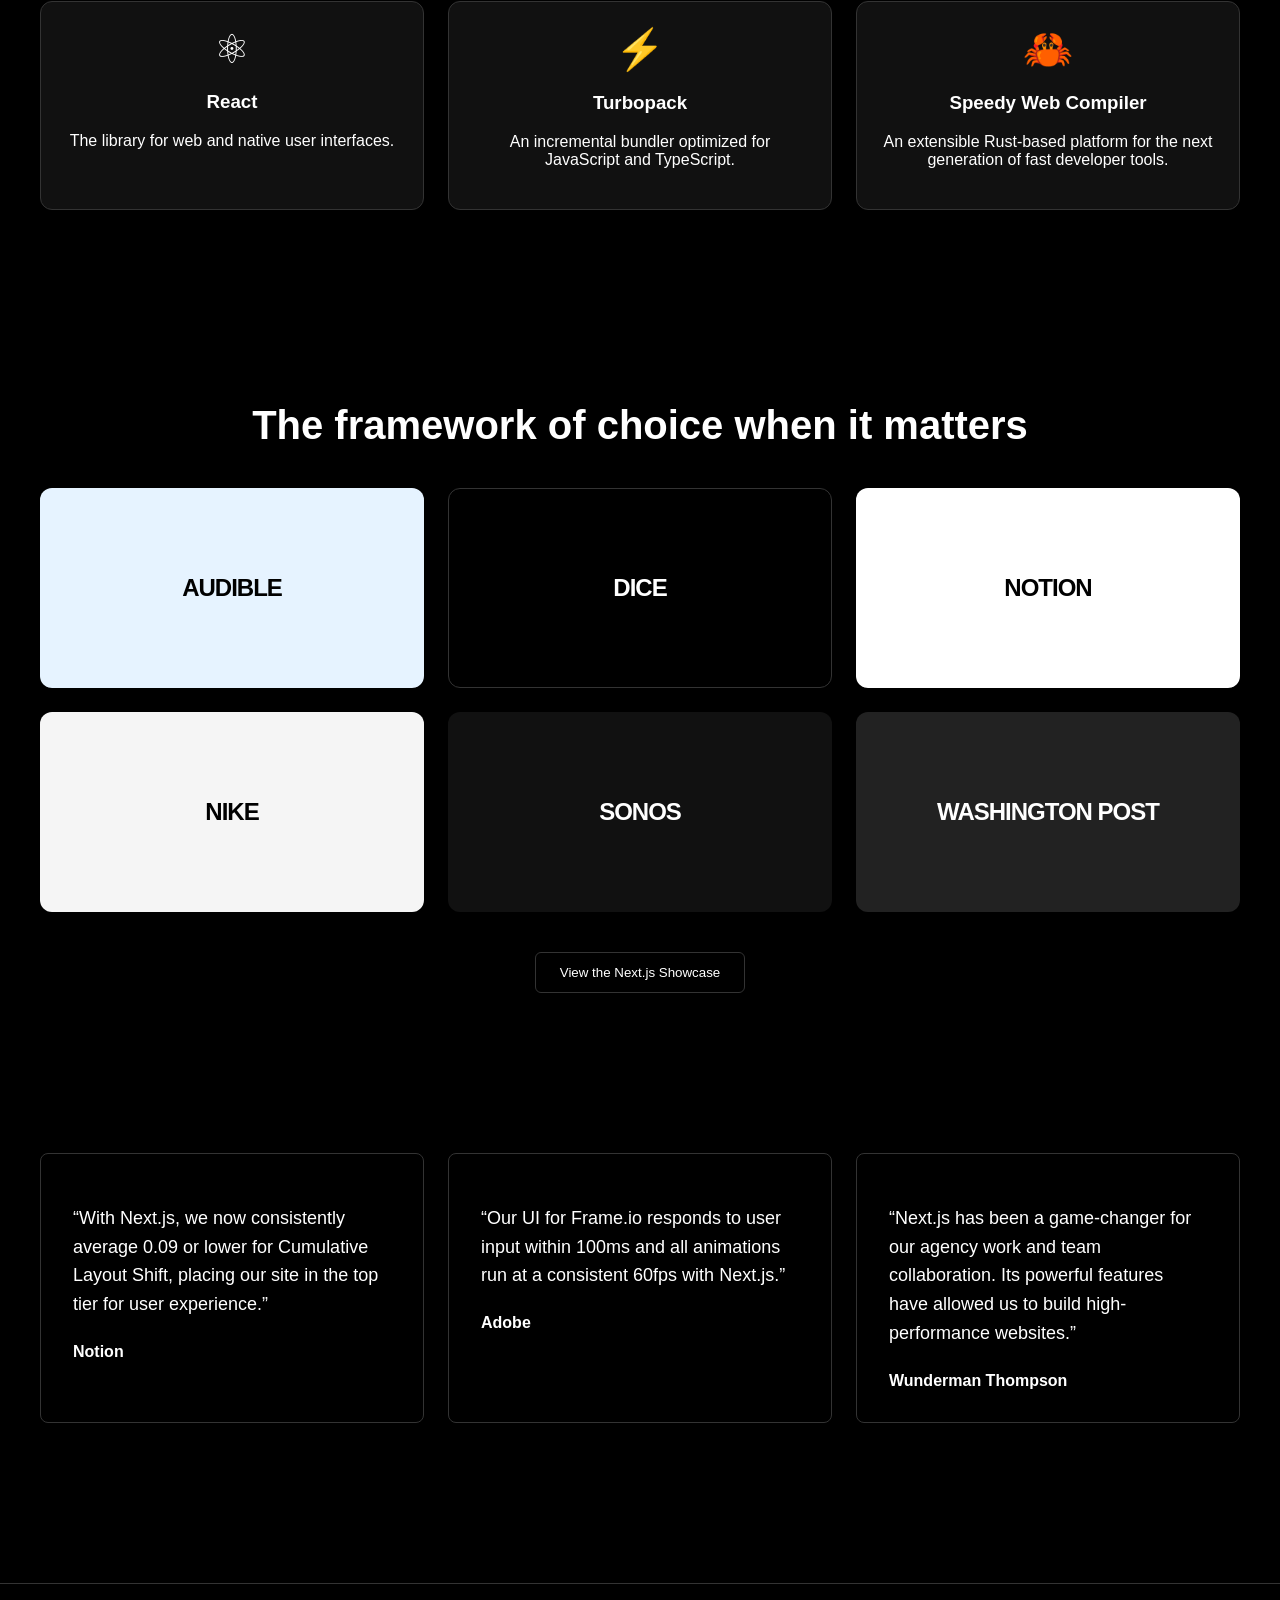
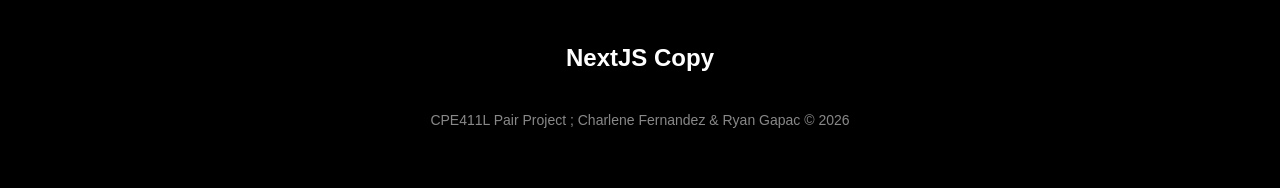
==== commit a28358a1: "added the links too on the index" ====
--- a/index.html
+++ b/index.html
@@ -1,4 +1,3 @@
-```
 <!DOCTYPE html>
 <html lang="en">
 
@@ -23,10 +22,9 @@
       </svg>
       <span class="logo-text">NEXT.js</span>
       <ul class="nav-links">
-        <li>About</li>
-        <li>Showcase</li>
-        <li>Docs</li>
-        
+        <a href="about.html" class="nav-link-item"><li>About</li></a>
+        <a href="showcase.html" class="nav-link-item"><li>Showcase</li></a>
+        <a href="docs.html" class="nav-link-item"><li>Docs</li></a>
       </ul>
     </div>
     
@@ -153,4 +151,3 @@
 </body>
 
 </html>
-```
--- a/style.css
+++ b/style.css
@@ -458,3 +458,191 @@
         justify-content: center !important;
     }
 }
+
+.nav-link-item {
+    color: inherit;
+    text-decoration: none;
+}
+.nav-link-item:hover {
+    color: var(--text-color);
+}
+
+.docs-container {
+    display: grid;
+    grid-template-columns: 280px 1fr;
+    max-width: 1400px;
+    margin: 40px auto;
+    gap: 40px;
+    padding: 0 24px;
+}
+
+.docs-sidebar {
+    position: sticky;
+    top: 100px; /* Adjust based on navbar height + desired offset */
+    height: calc(100vh - 120px); /* Adjust to make it scrollable within viewport */
+    overflow-y: auto;
+    padding-right: 20px;
+}
+
+.sidebar-heading {
+    font-size: 16px;
+    font-weight: 600;
+    color: var(--text-color);
+    margin-top: 30px;
+    margin-bottom: 10px;
+}
+
+.docs-sidebar ul {
+    list-style: none;
+    padding: 0;
+    margin: 0;
+}
+
+.docs-sidebar li {
+    margin-bottom: 8px;
+}
+
+.sidebar-link {
+    display: block;
+    color: var(--text-secondary);
+    text-decoration: none;
+    padding: 6px 0;
+    font-size: 15px;
+    transition: color 0.2s, background-color 0.2s;
+    border-radius: 4px;
+}
+
+.sidebar-link:hover {
+    color: var(--text-color);
+}
+
+.sidebar-link.active {
+    color: var(--text-color);
+    font-weight: 600;
+    /* Optional: add a subtle background or border to active link */
+    /* background: rgba(255, 255, 255, 0.05); */
+}
+
+.docs-content {
+    padding-bottom: 100px;
+    max-width: 800px;
+    margin-right: auto;
+}
+
+.docs-content .docs-title {
+    font-size: 3rem;
+    font-weight: 800;
+    line-height: 1.2;
+    margin-top: 0;
+    margin-bottom: 30px;
+}
+
+.docs-content h2 {
+    font-size: 2.2rem;
+    margin-top: 60px;
+    margin-bottom: 20px;
+}
+
+.docs-content h3 {
+    font-size: 1.6rem;
+    margin-top: 40px;
+    margin-bottom: 15px;
+    color: #eee;
+}
+
+.docs-content p {
+    font-size: 1.1rem;
+    line-height: 1.7;
+    color: var(--text-secondary);
+    margin-bottom: 20px;
+}
+
+.docs-content pre {
+    background-color: #1a1a1a;
+    border: 1px solid var(--border-color);
+    border-radius: 8px;
+    padding: 16px;
+    overflow-x: auto;
+    font-family: 'SF Mono', 'Cascadia Code', 'Fira Code', monospace;
+    font-size: 0.95rem;
+    line-height: 1.5;
+    margin: 25px 0;
+}
+
+.docs-content code {
+    color: #e0e0e0;
+}
+
+@media (max-width: 1024px) {
+    .docs-container {
+        grid-template-columns: 1fr;
+        gap: 0;
+        margin-top: 20px;
+    }
+    .docs-sidebar {
+        position: relative;
+        top: 0;
+        height: auto;
+        padding: 0 24px;
+        margin-bottom: 40px;
+        border-bottom: 1px solid var(--border-color);
+        padding-bottom: 20px;
+        overflow: hidden; /* Prevent horizontal scrollbar on small screens */
+    }
+    .docs-sidebar nav {
+        display: flex;
+        flex-wrap: wrap;
+        gap: 15px 30px;
+    }
+    .docs-sidebar h3 {
+        width: 100%;
+        margin-top: 0;
+        margin-bottom: 0;
+    }
+    .docs-sidebar ul {
+        display: flex;
+        flex-wrap: wrap;
+        gap: 10px 20px;
+    }
+    .docs-sidebar li {
+        margin-bottom: 0;
+    }
+    .docs-sidebar .sidebar-link {
+        padding: 4px 8px;
+        background: #1a1a1a;
+        border: 1px solid #333;
+    }
+    .docs-sidebar .sidebar-link.active {
+        background: #000;
+        border-color: #fff;
+    }
+    .docs-content {
+        padding: 0 24px;
+        margin: 0 auto; /* Center content */
+    }
+    .docs-content .docs-title {
+        font-size: 2.5rem;
+    }
+    .docs-content h2 {
+        font-size: 1.8rem;
+    }
+    .docs-content h3 {
+        font-size: 1.4rem;
+    }
+}
+
+@media (max-width: 768px) {
+    .docs-sidebar nav {
+        flex-direction: column;
+        gap: 20px;
+    }
+    .docs-sidebar ul {
+        flex-direction: column;
+        gap: 8px;
+        align-items: flex-start;
+    }
+    .docs-sidebar .sidebar-link {
+        width: auto;
+        padding: 6px 12px;
+    }
+}
